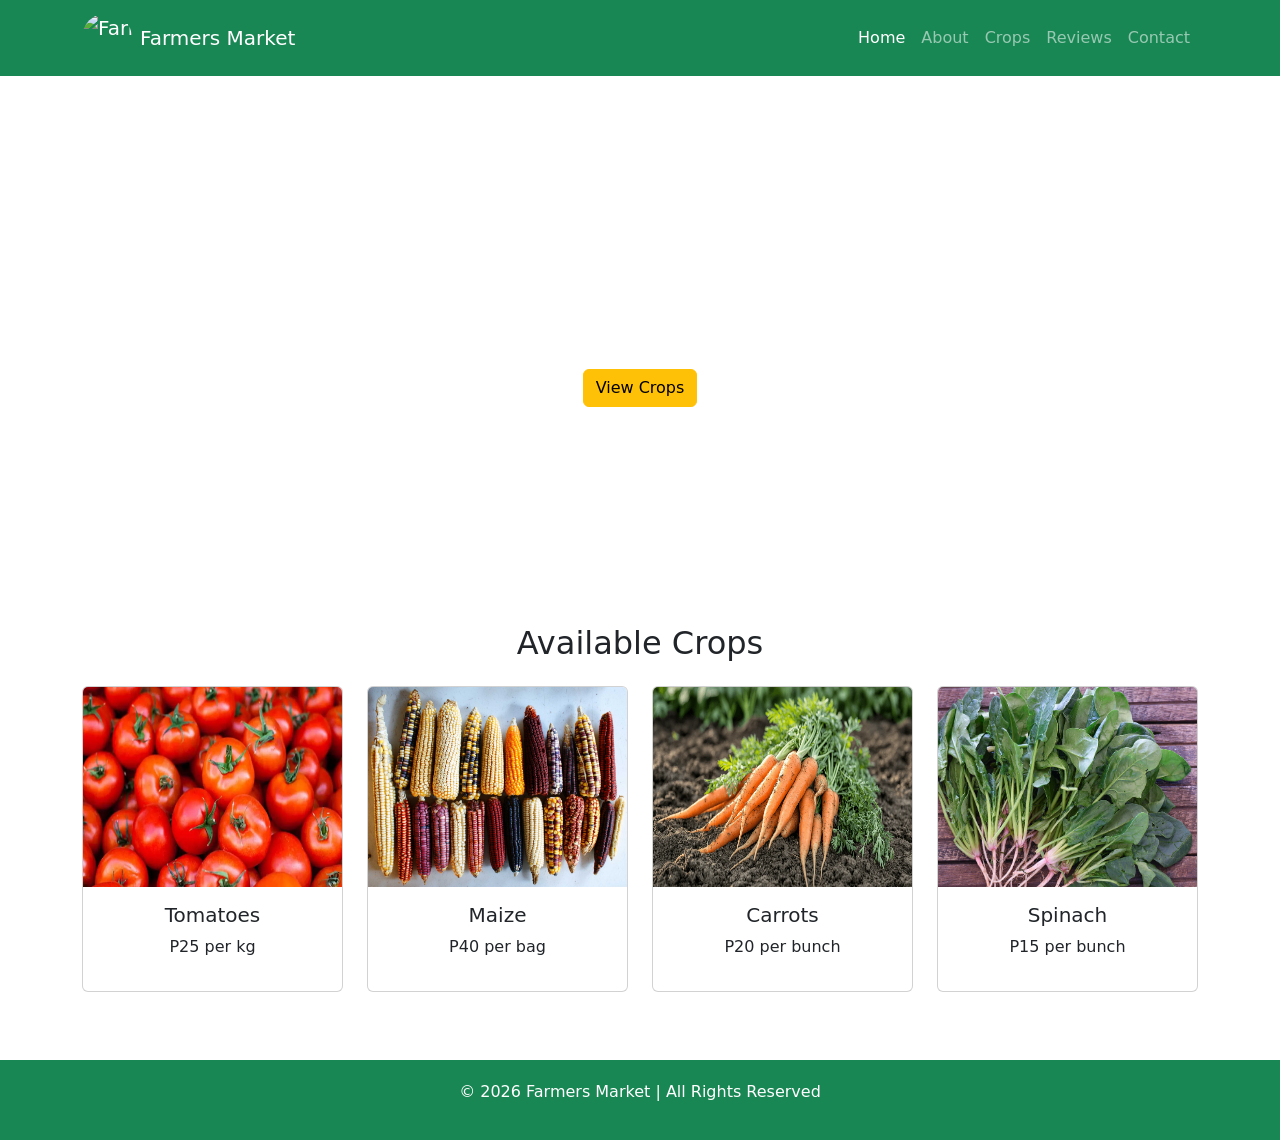
==== index.html @ be1253cb "Add logo image to navbar brand link" ====
<!DOCTYPE html>
<html lang="en">
<head>
    <meta charset="UTF-8">
    <meta name="viewport" content="width=device-width, initial-scale=1.0">
    <title>Farmers Market</title>

    <link rel="stylesheet" href="style.css">

    <link href="https://cdn.jsdelivr.net/npm/bootstrap@5.3.2/dist/css/bootstrap.min.css" rel="stylesheet">
</head>
<body>

    <!-- Navigation -->

    <nav class="navbar navbar-expand-lg navbar-dark bg-success">
        <div class="container">

            <a class="navbar-brand d-flex align-items-center" href="index.html">

    <!-- Logo Image -->
    <img src="images/logo.png"
         alt="Farmers Market Logo"
         width="50"
         height="50"
         class="me-2 rounded-circle">

    <!-- Website Name -->
    <span>Farmers Market</span>

</a>

            <button class="navbar-toggler" type="button" data-bs-toggle="collapse" data-bs-target="#menu">
                <span class="navbar-toggler-icon"></span>
            </button>

            <div class="collapse navbar-collapse" id="menu">

                <ul class="navbar-nav ms-auto">

                    <li class="nav-item">
                        <a class="nav-link active" href="index.html">Home</a>
                    </li>

                    <li class="nav-item">
                        <a class="nav-link" href="about.html">About</a>
                    </li>

                    <li class="nav-item">
                        <a class="nav-link" href="crops.html">Crops</a>
                    </li>

                    <li class="nav-item">
                        <a class="nav-link" href="review.html">Reviews</a>
                    </li>

                    <li class="nav-item">
                        <a class="nav-link" href="contact.html">Contact</a>
                    </li>

                </ul>

            </div>

        </div>
    </nav>

    <!-- Hero Section -->

    <header class="hero">

        <div class="hero-text">

            <h1>Fresh Crops From Local Farmers</h1>

            <p>Healthy, Fresh and Affordable Produce</p>

            <a href="crops.html" class="btn btn-warning">View Crops</a>

        </div>

    </header>

    <!-- Crops Section -->

    <section class="container my-5">

        <h2 class="text-center mb-4">Available Crops</h2>

        <div class="row">

            <div class="col-md-3">
                <div class="card">

                    <img src="tomatoes.webp" alt="Tomatoes" width="300" height="200" class="card-img-top">

                    <div class="card-body text-center">
                        <h5>Tomatoes</h5>
                        <p>P25 per kg</p>
                    </div>

                </div>
            </div>

            <div class="col-md-3">
                <div class="card">

                    <img src="Maize.jpg" alt="Maize" width="300" height="200" class="card-img-top">

                    <div class="card-body text-center">
                        <h5>Maize</h5>
                        <p>P40 per bag</p>
                    </div>

                </div>
            </div>

            <div class="col-md-3">
                <div class="card">

                    <img src="Carrots.webp" alt="Carrots" width="300" height="200" class="card-img-top">

                    <div class="card-body text-center">
                        <h5>Carrots</h5>
                        <p>P20 per bunch</p>
                    </div>

                </div>
            </div>

            <div class="col-md-3">
                <div class="card">

                    <img src="Spinach.jpg" alt="Spinach" width="300" height="200" class="card-img-top">

                    <div class="card-body text-center">
                        <h5>Spinach</h5>
                        <p>P15 per bunch</p>
                    </div>

                </div>
            </div>

        </div>

    </section>

    <!-- Footer -->

    <footer>

        <p>© 2026 Farmers Market | All Rights Reserved</p>

    </footer>

<script src="https://cdn.jsdelivr.net/npm/bootstrap@5.3.2/dist/js/bootstrap.bundle.min.js"></script>

</body>
</html>
---- style.css ----
body{
    margin: 0;
    padding: 0;
    font-family: Arial, sans-serif;
}

.hero{
    background: url('images/farm.jpg');
    background-size: cover;
    background-position: center;
    height: 500px;

    display: flex;
    justify-content: center;
    align-items: center;

    text-align: center;
    color: white;
}

.hero-text h1{
    font-size: 55px;
    font-weight: bold;
}

.hero-text p{
    font-size: 22px;
}

.card{
    transition: 0.4s;
    margin-bottom: 20px;
}

.card:hover{
    transform: scale(1.05);
}

footer{
    background-color: #198754;
    color: white;
    text-align: center;
    padding: 20px;
}

.about-section{
    padding: 60px;
    text-align: center;
}

.contact-form{
    width: 60%;
    margin: auto;
    margin-top: 50px;
}

.review-box{
    background-color: #f5f5f5;
    padding: 20px;
    margin: 20px;
    border-radius: 10px;
}
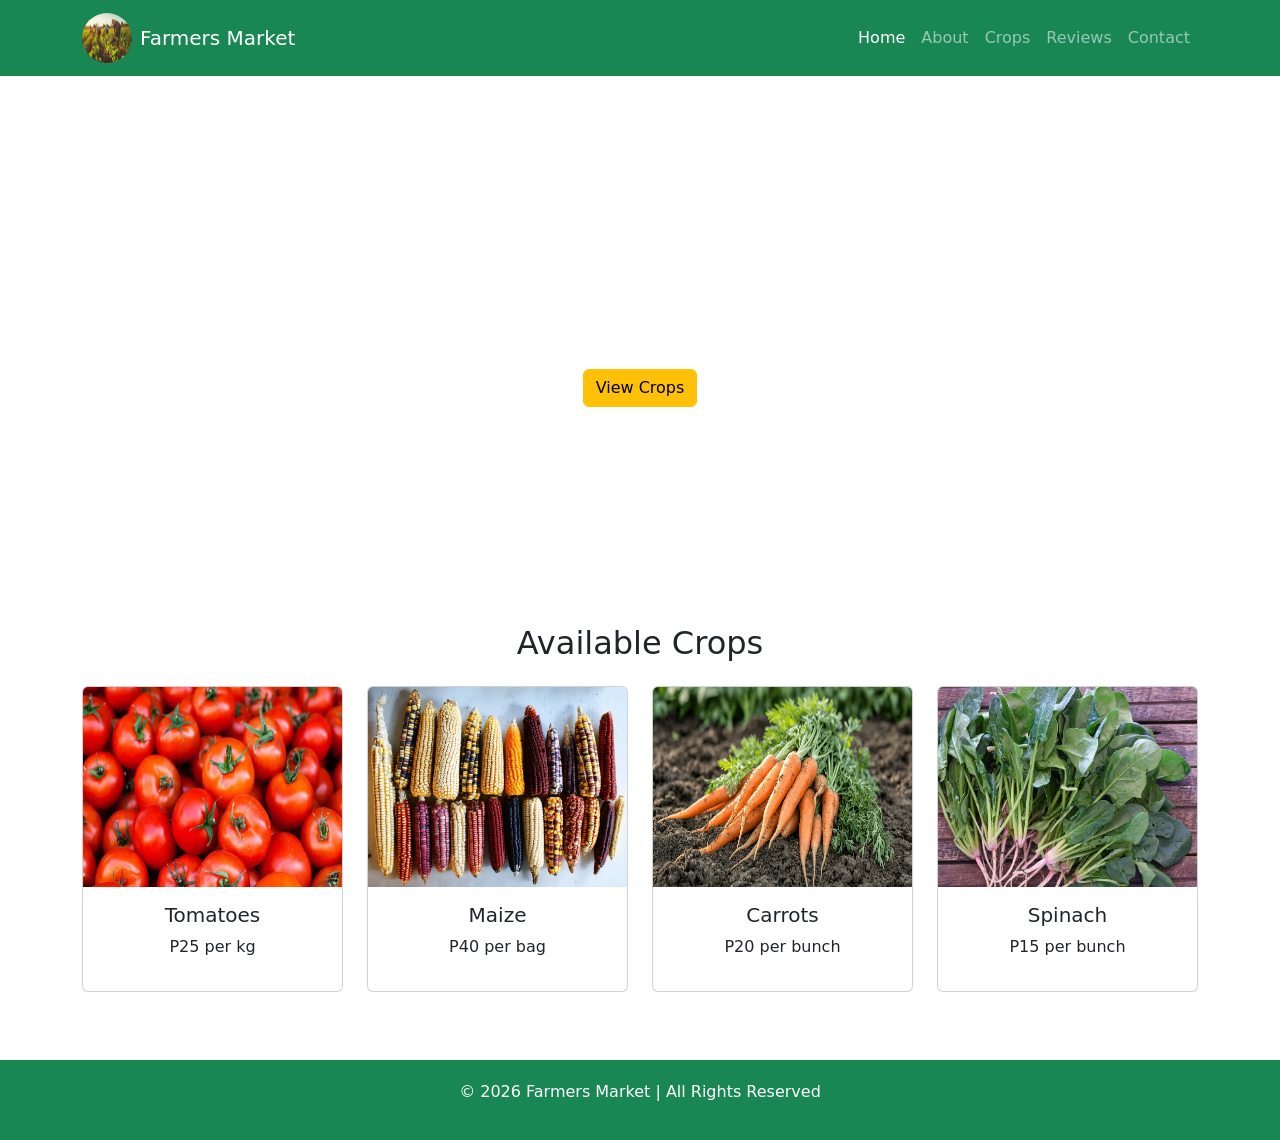
==== commit 61bf3bc8: "Update logo image source in index.html" ====
--- a/index.html
+++ b/index.html
@@ -19,7 +19,7 @@
             <a class="navbar-brand d-flex align-items-center" href="index.html">
 
     <!-- Logo Image -->
-    <img src="images/logo.png"
+    <img src="farmers-tending-crops-stockcake.webp"
          alt="Farmers Market Logo"
          width="50"
          height="50"
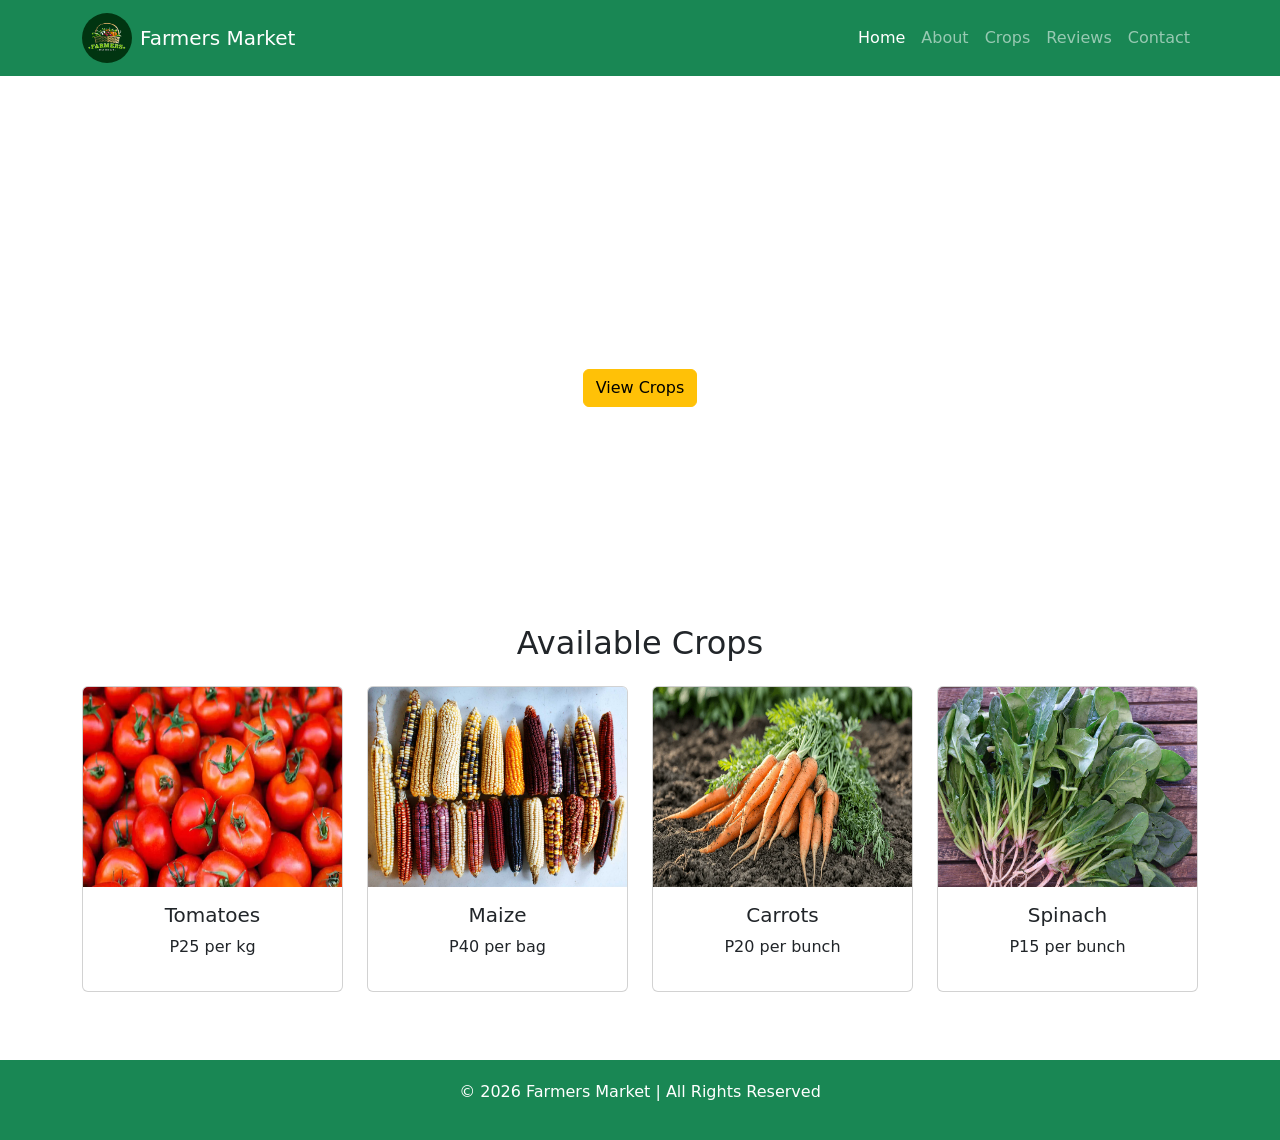
==== commit 8092ebea: "Update logo image in index.html" ====
--- a/index.html
+++ b/index.html
@@ -19,7 +19,7 @@
             <a class="navbar-brand d-flex align-items-center" href="index.html">
 
     <!-- Logo Image -->
-    <img src="farmers-tending-crops-stockcake.webp"
+    <img src="hand-drawn-farmers-market-logo_23-2149329270.avif"
          alt="Farmers Market Logo"
          width="50"
          height="50"
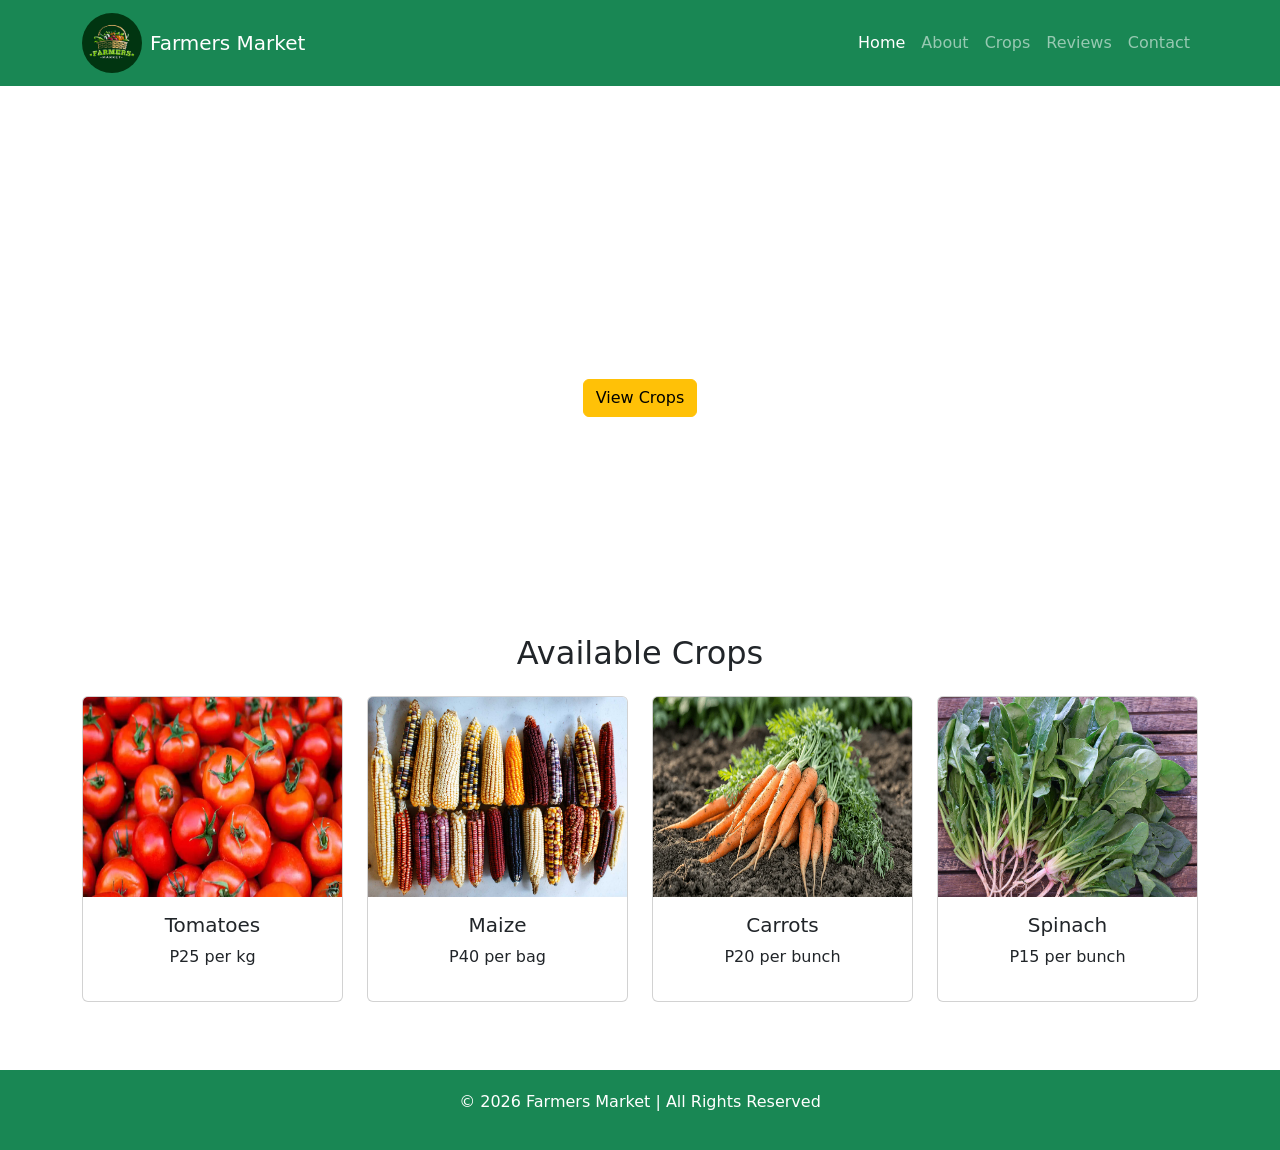
==== commit 774192da: "Change logo image size to 60x60 pixels Updated logo image dimensions to 60x60 pixels." ====
--- a/index.html
+++ b/index.html
@@ -21,8 +21,8 @@
     <!-- Logo Image -->
     <img src="hand-drawn-farmers-market-logo_23-2149329270.avif"
          alt="Farmers Market Logo"
-         width="50"
-         height="50"
+         width="60"
+         height="60"
          class="me-2 rounded-circle">
 
     <!-- Website Name -->
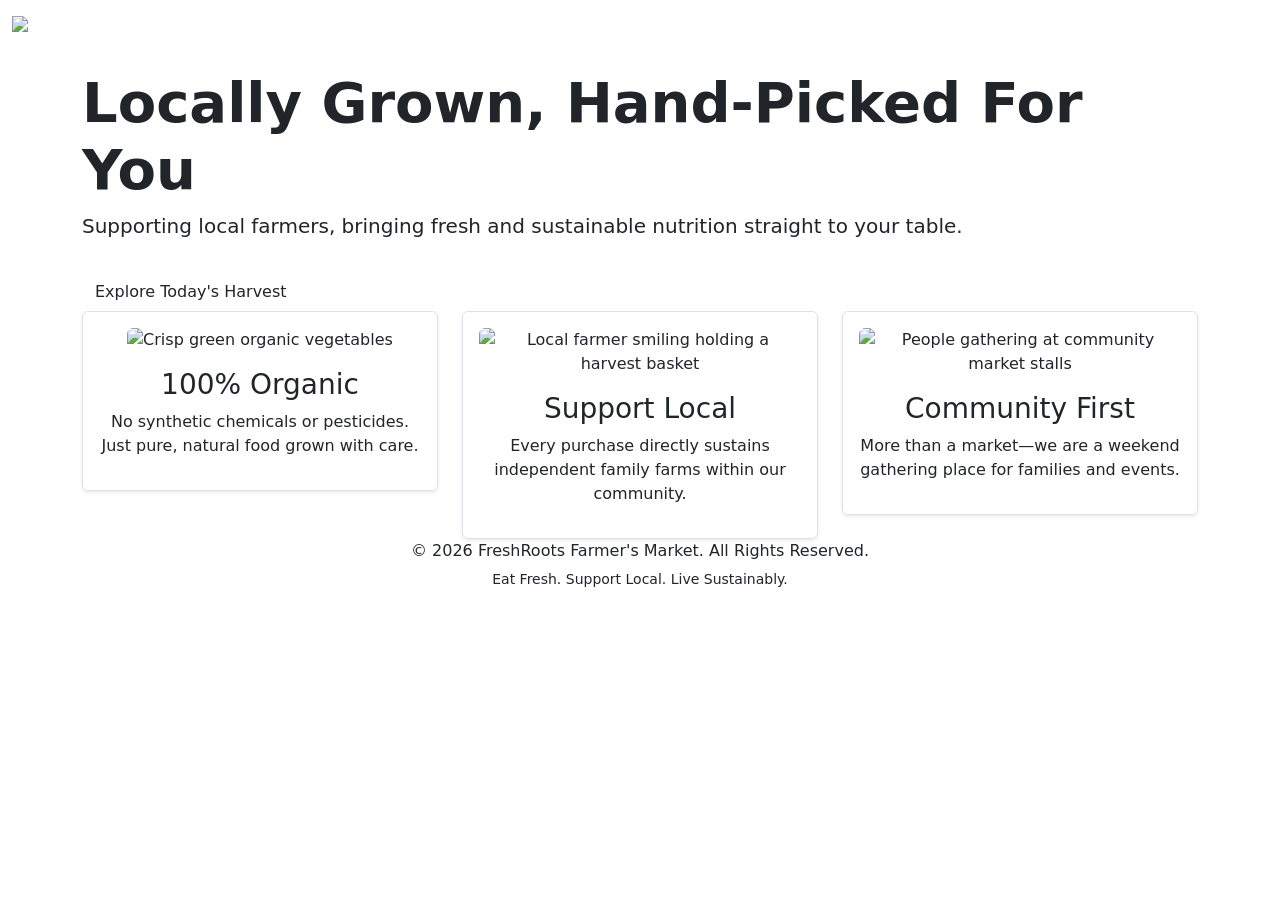
==== commit 9417b1a4: "Refactor index.html for FreshRoots branding and layout Updated the title and links to Bootstrap and " ====
--- a/index.html
+++ b/index.html
@@ -3,157 +3,74 @@
 <head>
     <meta charset="UTF-8">
     <meta name="viewport" content="width=device-width, initial-scale=1.0">
-    <title>Farmers Market</title>
-
-    <link rel="stylesheet" href="style.css">
-
-    <link href="https://cdn.jsdelivr.net/npm/bootstrap@5.3.2/dist/css/bootstrap.min.css" rel="stylesheet">
+    <title>FreshRoots Farmer's Market | Home</title>
+    <link href="https://cdn.jsdelivr.net/npm/bootstrap@5.3.0/dist/css/bootstrap.min.css" rel="stylesheet">
+    <link rel="stylesheet" href="styles.css">
 </head>
 <body>
 
-    <!-- Navigation -->
-
-    <nav class="navbar navbar-expand-lg navbar-dark bg-success">
-        <div class="container">
-
-            <a class="navbar-brand d-flex align-items-center" href="index.html">
-
-    <!-- Logo Image -->
-    <img src="hand-drawn-farmers-market-logo_23-2149329270.avif"
-         alt="Farmers Market Logo"
-         width="60"
-         height="60"
-         class="me-2 rounded-circle">
-
-    <!-- Website Name -->
-    <span>Farmers Market</span>
-
-</a>
-
-            <button class="navbar-toggler" type="button" data-bs-toggle="collapse" data-bs-target="#menu">
-                <span class="navbar-toggler-icon"></span>
+    <nav class="navbar navbar-expand-lg navbar-dark sticky-top">
+        <div class="container-fluid">
+            <a class="navbar-brand" href="index.html">
+                <img src="logo.png" alt="FreshRoots Market Logo" width="40" height="40" class="d-inline-block align-text-top me-2">
+                FreshRoots Market
+            </a>
+            <button class="navbar-collapse-toggle d-lg-none btn text-white" type="button" data-bs-toggle="collapse" data-bs-target="#navbarNav">
+                ☰
             </button>
-
-            <div class="collapse navbar-collapse" id="menu">
-
+            <div class="collapse navbar-collapse" id="navbarNav">
                 <ul class="navbar-nav ms-auto">
-
-                    <li class="nav-item">
-                        <a class="nav-link active" href="index.html">Home</a>
-                    </li>
-
-                    <li class="nav-item">
-                        <a class="nav-link" href="about.html">About</a>
-                    </li>
-
-                    <li class="nav-item">
-                        <a class="nav-link" href="crops.html">Crops</a>
-                    </li>
-
-                    <li class="nav-item">
-                        <a class="nav-link" href="review.html">Reviews</a>
-                    </li>
-
-                    <li class="nav-item">
-                        <a class="nav-link" href="contact.html">Contact</a>
-                    </li>
-
+                    <li class="nav-item"><a class="nav-link active" href="index.html">Home</a></li>
+                    <li class="nav-item"><a class="nav-link" href="about.html">About Us</a></li>
+                    <li class="nav-item"><a class="nav-link" href="produce.html">Our Produce</a></li>
+                    <li class="nav-item"><a class="nav-link" href="vendors.html">Meet Vendors</a></li>
+                    <li class="nav-item"><a class="nav-link" href="feedback.html">Contact & Feedback</a></li>
                 </ul>
-
             </div>
-
         </div>
     </nav>
 
-    <!-- Hero Section -->
-
-    <header class="hero">
-
-        <div class="hero-text">
-
-            <h1>Fresh Crops From Local Farmers</h1>
-
-            <p>Healthy, Fresh and Affordable Produce</p>
-
-            <a href="crops.html" class="btn btn-warning">View Crops</a>
-
+    <header class="hero-section">
+        <div class="container">
+            <h1 class="display-4 fw-bold">Locally Grown, Hand-Picked For You</h1>
+            <p class="lead">Supporting local farmers, bringing fresh and sustainable nutrition straight to your table.</p>
+            <a href="produce.html" class="btn btn-custom mt-3">Explore Today's Harvest</a>
         </div>
-
     </header>
 
-    <!-- Crops Section -->
-
-    <section class="container my-5">
-
-        <h2 class="text-center mb-4">Available Crops</h2>
-
-        <div class="row">
-
-            <div class="col-md-3">
-                <div class="card">
-
-                    <img src="tomatoes.webp" alt="Tomatoes" width="300" height="200" class="card-img-top">
-
-                    <div class="card-body text-center">
-                        <h5>Tomatoes</h5>
-                        <p>P25 per kg</p>
-                    </div>
-
+    <main class="container section-padding">
+        <div class="row text-center g-4">
+            <div class="col-md-4">
+                <div class="p-3 border rounded shadow-sm">
+                    <img src="fresh.jpg" alt="Crisp green organic vegetables" width="200" height="150" class="img-fluid rounded mb-3">
+                    <h3>100% Organic</h3>
+                    <p>No synthetic chemicals or pesticides. Just pure, natural food grown with care.</p>
                 </div>
             </div>
-
-            <div class="col-md-3">
-                <div class="card">
-
-                    <img src="Maize.jpg" alt="Maize" width="300" height="200" class="card-img-top">
-
-                    <div class="card-body text-center">
-                        <h5>Maize</h5>
-                        <p>P40 per bag</p>
-                    </div>
-
+            <div class="col-md-4">
+                <div class="p-3 border rounded shadow-sm">
+                    <img src="local.jpg" alt="Local farmer smiling holding a harvest basket" width="200" height="150" class="img-fluid rounded mb-3">
+                    <h3>Support Local</h3>
+                    <p>Every purchase directly sustains independent family farms within our community.</p>
                 </div>
             </div>
-
-            <div class="col-md-3">
-                <div class="card">
-
-                    <img src="Carrots.webp" alt="Carrots" width="300" height="200" class="card-img-top">
-
-                    <div class="card-body text-center">
-                        <h5>Carrots</h5>
-                        <p>P20 per bunch</p>
-                    </div>
-
+            <div class="col-md-4">
+                <div class="p-3 border rounded shadow-sm">
+                    <img src="community.jpg" alt="People gathering at community market stalls" width="200" height="150" class="img-fluid rounded mb-3">
+                    <h3>Community First</h3>
+                    <p>More than a market—we are a weekend gathering place for families and events.</p>
                 </div>
             </div>
+        </div>
+    </main>
 
-            <div class="col-md-3">
-                <div class="card">
-
-                    <img src="Spinach.jpg" alt="Spinach" width="300" height="200" class="card-img-top">
-
-                    <div class="card-body text-center">
-                        <h5>Spinach</h5>
-                        <p>P15 per bunch</p>
-                    </div>
-
-                </div>
-            </div>
-
+    <footer class="text-center">
+        <div class="container">
+            <p class="mb-1">&copy; 2026 FreshRoots Farmer's Market. All Rights Reserved.</p>
+            <small>Eat Fresh. Support Local. Live Sustainably.</small>
         </div>
-
-    </section>
-
-    <!-- Footer -->
-
-    <footer>
-
-        <p>© 2026 Farmers Market | All Rights Reserved</p>
-
     </footer>
 
-<script src="https://cdn.jsdelivr.net/npm/bootstrap@5.3.2/dist/js/bootstrap.bundle.min.js"></script>
-
+    <script src="https://cdn.jsdelivr.net/npm/bootstrap@5.3.0/dist/js/bootstrap.bundle.min.js"></script>
 </body>
 </html>
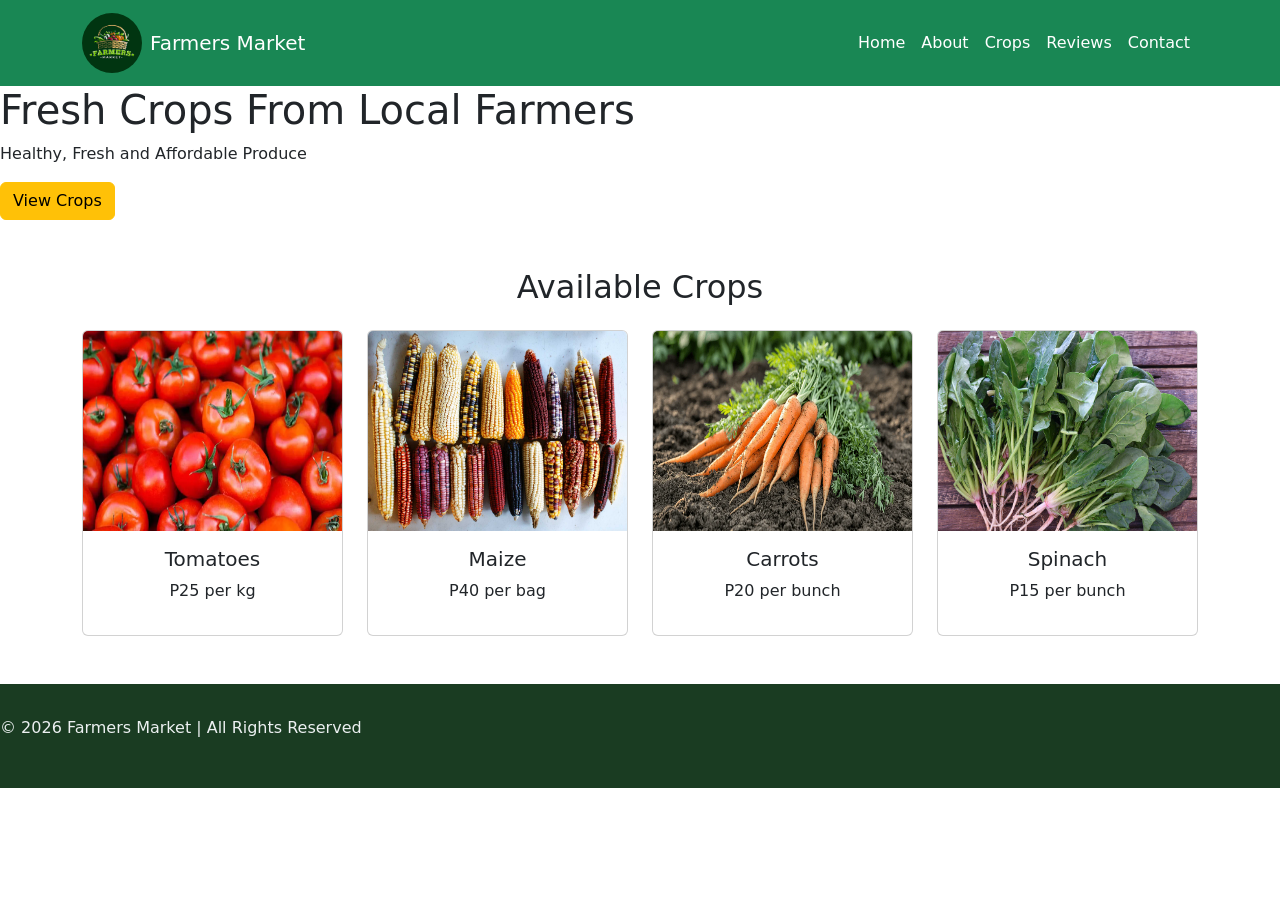
==== commit 56cfd150: "Update index.html for Farmers Market website" ====
--- a/index.html
+++ b/index.html
@@ -3,74 +3,157 @@
 <head>
     <meta charset="UTF-8">
     <meta name="viewport" content="width=device-width, initial-scale=1.0">
-    <title>FreshRoots Farmer's Market | Home</title>
-    <link href="https://cdn.jsdelivr.net/npm/bootstrap@5.3.0/dist/css/bootstrap.min.css" rel="stylesheet">
-    <link rel="stylesheet" href="styles.css">
+    <title>Farmers Market</title>
+
+    <link rel="stylesheet" href="style.css">
+
+    <link href="https://cdn.jsdelivr.net/npm/bootstrap@5.3.2/dist/css/bootstrap.min.css" rel="stylesheet">
 </head>
 <body>
 
-    <nav class="navbar navbar-expand-lg navbar-dark sticky-top">
-        <div class="container-fluid">
-            <a class="navbar-brand" href="index.html">
-                <img src="logo.png" alt="FreshRoots Market Logo" width="40" height="40" class="d-inline-block align-text-top me-2">
-                FreshRoots Market
-            </a>
-            <button class="navbar-collapse-toggle d-lg-none btn text-white" type="button" data-bs-toggle="collapse" data-bs-target="#navbarNav">
-                ☰
+    <!-- Navigation -->
+
+    <nav class="navbar navbar-expand-lg navbar-dark bg-success">
+        <div class="container">
+
+            <a class="navbar-brand d-flex align-items-center" href="index.html">
+
+    <!-- Logo Image -->
+    <img src="hand-drawn-farmers-market-logo_23-2149329270.avif"
+         alt="Farmers Market Logo"
+         width="60"
+         height="60"
+         class="me-2 rounded-circle">
+
+    <!-- Website Name -->
+    <span>Farmers Market</span>
+
+</a>
+
+            <button class="navbar-toggler" type="button" data-bs-toggle="collapse" data-bs-target="#menu">
+                <span class="navbar-toggler-icon"></span>
             </button>
-            <div class="collapse navbar-collapse" id="navbarNav">
+
+            <div class="collapse navbar-collapse" id="menu">
+
                 <ul class="navbar-nav ms-auto">
-                    <li class="nav-item"><a class="nav-link active" href="index.html">Home</a></li>
-                    <li class="nav-item"><a class="nav-link" href="about.html">About Us</a></li>
-                    <li class="nav-item"><a class="nav-link" href="produce.html">Our Produce</a></li>
-                    <li class="nav-item"><a class="nav-link" href="vendors.html">Meet Vendors</a></li>
-                    <li class="nav-item"><a class="nav-link" href="feedback.html">Contact & Feedback</a></li>
+
+                    <li class="nav-item">
+                        <a class="nav-link active" href="index.html">Home</a>
+                    </li>
+
+                    <li class="nav-item">
+                        <a class="nav-link" href="about.html">About</a>
+                    </li>
+
+                    <li class="nav-item">
+                        <a class="nav-link" href="crops.html">Crops</a>
+                    </li>
+
+                    <li class="nav-item">
+                        <a class="nav-link" href="review.html">Reviews</a>
+                    </li>
+
+                    <li class="nav-item">
+                        <a class="nav-link" href="contact.html">Contact</a>
+                    </li>
+
                 </ul>
+
             </div>
+
         </div>
     </nav>
 
-    <header class="hero-section">
-        <div class="container">
-            <h1 class="display-4 fw-bold">Locally Grown, Hand-Picked For You</h1>
-            <p class="lead">Supporting local farmers, bringing fresh and sustainable nutrition straight to your table.</p>
-            <a href="produce.html" class="btn btn-custom mt-3">Explore Today's Harvest</a>
+    <!-- Hero Section -->
+
+    <header class="hero">
+
+        <div class="hero-text">
+
+            <h1>Fresh Crops From Local Farmers</h1>
+
+            <p>Healthy, Fresh and Affordable Produce</p>
+
+            <a href="crops.html" class="btn btn-warning">View Crops</a>
+
         </div>
+
     </header>
 
-    <main class="container section-padding">
-        <div class="row text-center g-4">
-            <div class="col-md-4">
-                <div class="p-3 border rounded shadow-sm">
-                    <img src="fresh.jpg" alt="Crisp green organic vegetables" width="200" height="150" class="img-fluid rounded mb-3">
-                    <h3>100% Organic</h3>
-                    <p>No synthetic chemicals or pesticides. Just pure, natural food grown with care.</p>
+    <!-- Crops Section -->
+
+    <section class="container my-5">
+
+        <h2 class="text-center mb-4">Available Crops</h2>
+
+        <div class="row">
+
+            <div class="col-md-3">
+                <div class="card">
+
+                    <img src="tomatoes.webp" alt="Tomatoes" width="300" height="200" class="card-img-top">
+
+                    <div class="card-body text-center">
+                        <h5>Tomatoes</h5>
+                        <p>P25 per kg</p>
+                    </div>
+
                 </div>
             </div>
-            <div class="col-md-4">
-                <div class="p-3 border rounded shadow-sm">
-                    <img src="local.jpg" alt="Local farmer smiling holding a harvest basket" width="200" height="150" class="img-fluid rounded mb-3">
-                    <h3>Support Local</h3>
-                    <p>Every purchase directly sustains independent family farms within our community.</p>
+
+            <div class="col-md-3">
+                <div class="card">
+
+                    <img src="Maize.jpg" alt="Maize" width="300" height="200" class="card-img-top">
+
+                    <div class="card-body text-center">
+                        <h5>Maize</h5>
+                        <p>P40 per bag</p>
+                    </div>
+
                 </div>
             </div>
-            <div class="col-md-4">
-                <div class="p-3 border rounded shadow-sm">
-                    <img src="community.jpg" alt="People gathering at community market stalls" width="200" height="150" class="img-fluid rounded mb-3">
-                    <h3>Community First</h3>
-                    <p>More than a market—we are a weekend gathering place for families and events.</p>
+
+            <div class="col-md-3">
+                <div class="card">
+
+                    <img src="Carrots.webp" alt="Carrots" width="300" height="200" class="card-img-top">
+
+                    <div class="card-body text-center">
+                        <h5>Carrots</h5>
+                        <p>P20 per bunch</p>
+                    </div>
+
                 </div>
             </div>
+
+            <div class="col-md-3">
+                <div class="card">
+
+                    <img src="Spinach.jpg" alt="Spinach" width="300" height="200" class="card-img-top">
+
+                    <div class="card-body text-center">
+                        <h5>Spinach</h5>
+                        <p>P15 per bunch</p>
+                    </div>
+
+                </div>
+            </div>
+
         </div>
-    </main>
 
-    <footer class="text-center">
-        <div class="container">
-            <p class="mb-1">&copy; 2026 FreshRoots Farmer's Market. All Rights Reserved.</p>
-            <small>Eat Fresh. Support Local. Live Sustainably.</small>
-        </div>
+    </section>
+
+    <!-- Footer -->
+
+    <footer>
+
+        <p>© 2026 Farmers Market | All Rights Reserved</p>
+
     </footer>
 
-    <script src="https://cdn.jsdelivr.net/npm/bootstrap@5.3.0/dist/js/bootstrap.bundle.min.js"></script>
+<script src="https://cdn.jsdelivr.net/npm/bootstrap@5.3.2/dist/js/bootstrap.bundle.min.js"></script>
+
 </body>
 </html>
--- a/style.css
+++ b/style.css
@@ -0,0 +1,62 @@
+/* Custom variables for a fresh, organic Farmer's Market palette */
+:root {
+    --primary-green: #2c5e3b;
+    --accent-orange: #e67e22;
+    --light-bg: #f8f9fa;
+    --dark-text: #2c3e50;
+}
+
+body {
+    font-family: 'Segoe UI', Tahoma, Geneva, Verdana, sans-serif;
+    color: var(--dark-text);
+    background-color: #ffffff;
+    line-height: 1.6;
+}
+
+/* Page Uniformity: Header & Navigation Styling */
+.navbar {
+    background-color: var(--primary-green) !important;
+    padding: 1rem 2rem;
+}
+
+.navbar-brand, .nav-link {
+    color: #ffffff !important;
+    font-weight: 500;
+}
+
+.nav-link:hover {
+    color: var(--accent-orange) !important;
+}
+
+/* Active White Space & Structural Sections */
+.section-padding {
+    padding: 5rem 0; /* Ensures clean, professional spacing between content sections */
+}
+
+.hero-section {
+    background-color: var(--light-bg);
+    padding: 6rem 0;
+    text-align: center;
+}
+
+.btn-custom {
+    background-color: var(--accent-orange);
+    color: white;
+    border: none;
+    padding: 0.75rem 2rem;
+    border-radius: 5px;
+    transition: background 0.3s ease;
+}
+
+.btn-custom:hover {
+    background-color: #d35400;
+    color: white;
+}
+
+/* Footer Uniformity */
+footer {
+    background-color: #1a3c22;
+    color: #ecf0f1;
+    padding: 2rem 0;
+    margin-top: auto;
+}
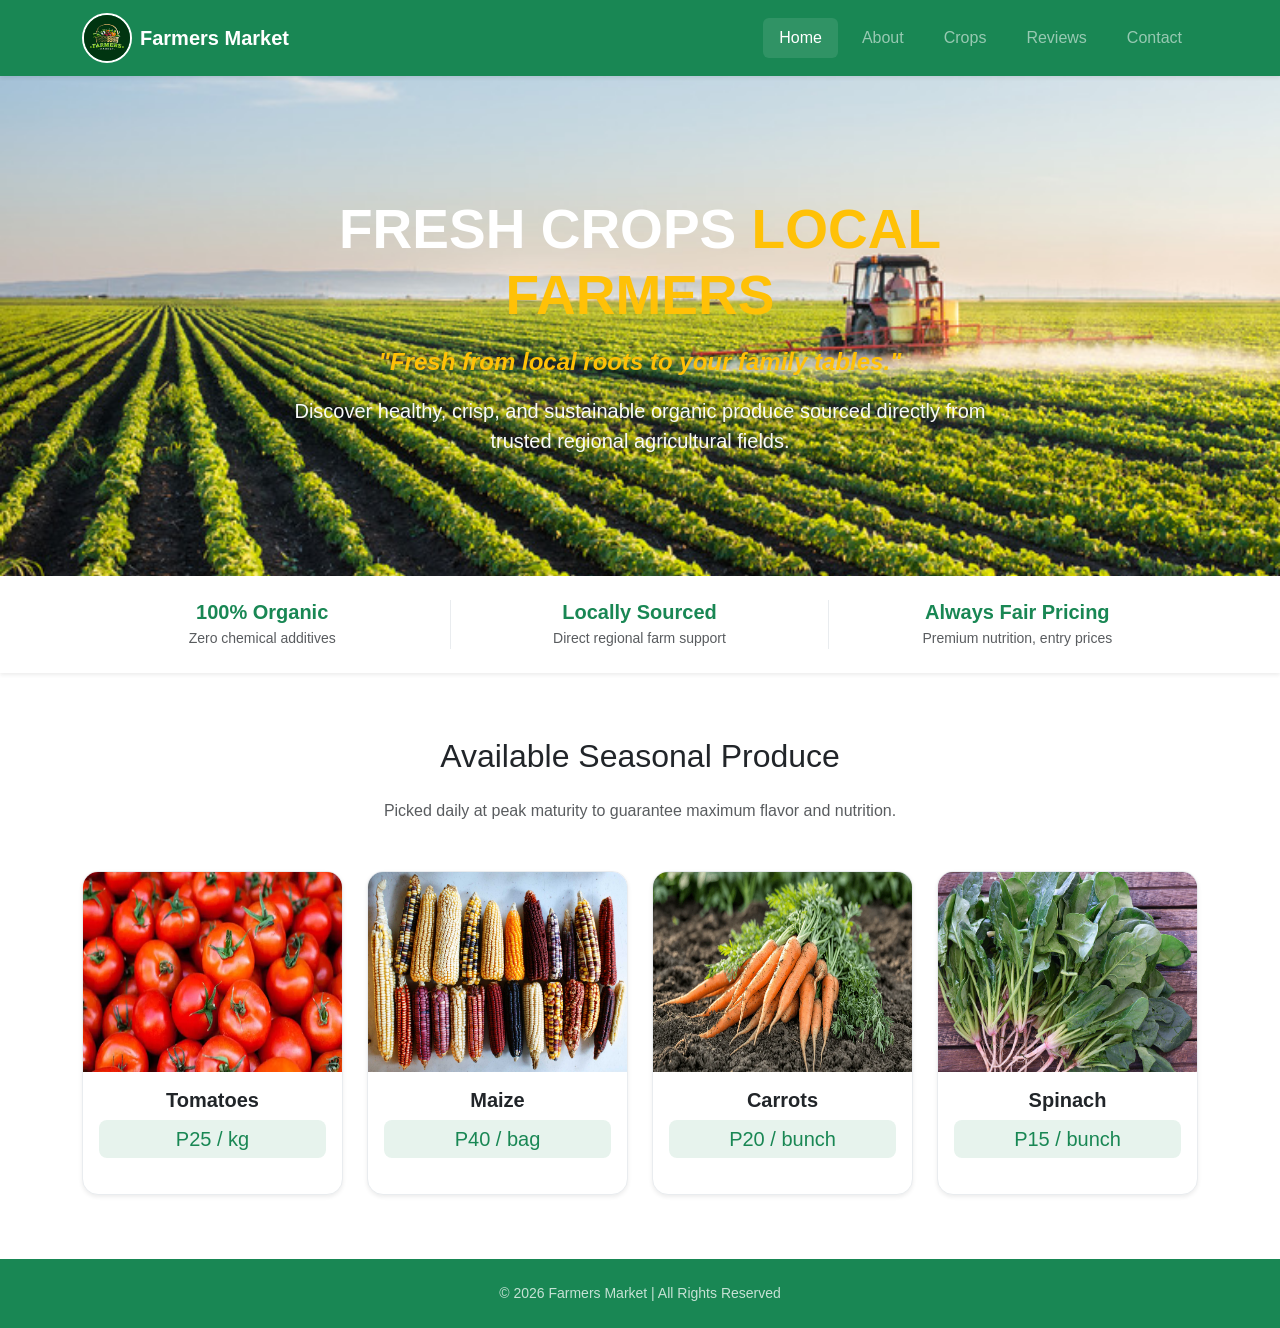
==== commit 25294f24: "Update index.html" ====
--- a/index.html
+++ b/index.html
@@ -3,157 +3,141 @@
 <head>
     <meta charset="UTF-8">
     <meta name="viewport" content="width=device-width, initial-scale=1.0">
-    <title>Farmers Market</title>
-
+    <title>Home | Farmers Market</title>
+    <link href="https://cdn.jsdelivr.net/npm/bootstrap@5.3.2/dist/css/bootstrap.min.css" rel="stylesheet">
     <link rel="stylesheet" href="style.css">
-
-    <link href="https://cdn.jsdelivr.net/npm/bootstrap@5.3.2/dist/css/bootstrap.min.css" rel="stylesheet">
 </head>
 <body>
 
-    <!-- Navigation -->
-
-    <nav class="navbar navbar-expand-lg navbar-dark bg-success">
+    <nav class="navbar navbar-expand-lg navbar-dark bg-success sticky-top shadow-sm">
         <div class="container">
-
             <a class="navbar-brand d-flex align-items-center" href="index.html">
-
-    <!-- Logo Image -->
-    <img src="hand-drawn-farmers-market-logo_23-2149329270.avif"
-         alt="Farmers Market Logo"
-         width="60"
-         height="60"
-         class="me-2 rounded-circle">
-
-    <!-- Website Name -->
-    <span>Farmers Market</span>
-
-</a>
-
+                <img src="hand-drawn-farmers-market-logo_23-2149329270.avif"
+                     alt="Farmers Market Organic Business Logo"
+                     width="50"
+                     height="50"
+                     class="me-2 rounded-circle border border-white border-2">
+                <span class="fw-bold tracking-wide">Farmers Market</span>
+            </a>
             <button class="navbar-toggler" type="button" data-bs-toggle="collapse" data-bs-target="#menu">
                 <span class="navbar-toggler-icon"></span>
             </button>
-
             <div class="collapse navbar-collapse" id="menu">
-
-                <ul class="navbar-nav ms-auto">
-
-                    <li class="nav-item">
-                        <a class="nav-link active" href="index.html">Home</a>
-                    </li>
-
-                    <li class="nav-item">
-                        <a class="nav-link" href="about.html">About</a>
-                    </li>
-
-                    <li class="nav-item">
-                        <a class="nav-link" href="crops.html">Crops</a>
-                    </li>
-
-                    <li class="nav-item">
-                        <a class="nav-link" href="review.html">Reviews</a>
-                    </li>
-
-                    <li class="nav-item">
-                        <a class="nav-link" href="contact.html">Contact</a>
-                    </li>
-
+                <ul class="navbar-nav ms-auto gap-2">
+                    <li class="nav-item"><a class="nav-link active px-3 rounded bg-white bg-opacity-10" aria-current="page" href="index.html">Home</a></li>
+                    <li class="nav-item"><a class="nav-link px-3" href="about.html">About</a></li>
+                    <li class="nav-item"><a class="nav-link px-3" href="crops.html">Crops</a></li>
+                    <li class="nav-item"><a class="nav-link px-3" href="review.html">Reviews</a></li>
+                    <li class="nav-item"><a class="nav-link px-3" href="contact.html">Contact</a></li>
                 </ul>
-
             </div>
-
         </div>
     </nav>
 
-    <!-- Hero Section -->
+    <header class="hero position-relative">
+        <div class="container position-relative z-2">
+            <div class="row justify-content-center">
+                <div class="col-md-10 col-lg-8 hero-text text-center">
+                    <h1 class="display-3 fw-black text-white text-uppercase tracking-tight mb-3">
+                        Fresh Crops <span class="text-warning">Local Farmers</span>
+                    </h1>
+                    <p class="fs-4 text-warning fst-italic mb-3 fw-semibold letter-spacing-1">
+                        "Fresh from local roots to your family tables."
+                    </p>
+                    <p class="fs-5 text-light opacity-90 max-w-600 mx-auto mb-0">
+                        Discover healthy, crisp, and sustainable organic produce sourced directly from trusted regional agricultural fields.
+                    </p>
+                </div>
+            </div>
+        </div>
+        <div class="position-absolute top-0 start-0 w-100 height-100 bg-dark opacity-40 z-1"></div>
+    </header>
 
-    <header class="hero">
+    <section class="bg-white py-4 shadow-sm position-relative z-3">
+        <div class="container">
+            <div class="row text-center g-3">
+                <div class="col-md-4 border-end border-light-subtle">
+                    <h5 class="fw-bold text-success mb-1">100% Organic</h5>
+                    <p class="text-muted small mb-0">Zero chemical additives</p>
+                </div>
+                <div class="col-md-4 border-end border-light-subtle">
+                    <h5 class="fw-bold text-success mb-1">Locally Sourced</h5>
+                    <p class="text-muted small mb-0">Direct regional farm support</p>
+                </div>
+                <div class="col-md-4">
+                    <h5 class="fw-bold text-success mb-1">Always Fair Pricing</h5>
+                    <p class="text-muted small mb-0">Premium nutrition, entry prices</p>
+                </div>
+            </div>
+        </div>
+    </section>
 
-        <div class="hero-text">
-
-            <h1>Fresh Crops From Local Farmers</h1>
-
-            <p>Healthy, Fresh and Affordable Produce</p>
-
-            <a href="crops.html" class="btn btn-warning">View Crops</a>
-
+    <main class="container my-5 py-3">
+        <div class="text-center mb-5">
+            <h2 class="fw-black text-dark position-relative d-inline-block pb-2">
+                Available Seasonal Produce
+                <span class="position-absolute bottom-0 start-25 end-25 bg-success rounded" style="height: 4px;"></span>
+            </h2>
+            <p class="text-muted mt-2">Picked daily at peak maturity to guarantee maximum flavor and nutrition.</p>
         </div>
 
-    </header>
-
-    <!-- Crops Section -->
-
-    <section class="container my-5">
-
-        <h2 class="text-center mb-4">Available Crops</h2>
-
-        <div class="row">
-
-            <div class="col-md-3">
-                <div class="card">
-
-                    <img src="tomatoes.webp" alt="Tomatoes" width="300" height="200" class="card-img-top">
-
-                    <div class="card-body text-center">
-                        <h5>Tomatoes</h5>
-                        <p>P25 per kg</p>
+        <div class="row g-4 justify-content-center">
+            
+            <div class="col-sm-6 col-md-4 col-lg-3">
+                <div class="card h-100 shadow-sm border border-light-subtle rounded-4 overflow-hidden">
+                    <div class="overflow-hidden bg-light">
+                        <img src="tomatoes.webp" alt="Fresh red organic tomatoes on vine" width="300" height="200" class="card-img-top image-zoom">
                     </div>
-
+                    <div class="card-body text-center p-3">
+                        <h5 class="fw-bold text-dark mb-2">Tomatoes</h5>
+                        <p class="text-success fw-extrabold fs-5 mb-0 bg-success bg-opacity-10 py-1 rounded-3">P25 / kg</p>
+                    </div>
                 </div>
             </div>
 
-            <div class="col-md-3">
-                <div class="card">
-
-                    <img src="Maize.jpg" alt="Maize" width="300" height="200" class="card-img-top">
-
-                    <div class="card-body text-center">
-                        <h5>Maize</h5>
-                        <p>P40 per bag</p>
+            <div class="col-sm-6 col-md-4 col-lg-3">
+                <div class="card h-100 shadow-sm border border-light-subtle rounded-4 overflow-hidden">
+                    <div class="overflow-hidden bg-light">
+                        <img src="Maize.jpg" alt="Freshly harvested sweet yellow maize ears" width="300" height="200" class="card-img-top image-zoom">
                     </div>
-
+                    <div class="card-body text-center p-3">
+                        <h5 class="fw-bold text-dark mb-2">Maize</h5>
+                        <p class="text-success fw-extrabold fs-5 mb-0 bg-success bg-opacity-10 py-1 rounded-3">P40 / bag</p>
+                    </div>
                 </div>
             </div>
 
-            <div class="col-md-3">
-                <div class="card">
-
-                    <img src="Carrots.webp" alt="Carrots" width="300" height="200" class="card-img-top">
-
-                    <div class="card-body text-center">
-                        <h5>Carrots</h5>
-                        <p>P20 per bunch</p>
+            <div class="col-sm-6 col-md-4 col-lg-3">
+                <div class="card h-100 shadow-sm border border-light-subtle rounded-4 overflow-hidden">
+                    <div class="overflow-hidden bg-light">
+                        <img src="Carrots.webp" alt="Vibrant freshly dug crisp bundle of carrots" width="300" height="200" class="card-img-top image-zoom">
                     </div>
-
+                    <div class="card-body text-center p-3">
+                        <h5 class="fw-bold text-dark mb-2">Carrots</h5>
+                        <p class="text-success fw-extrabold fs-5 mb-0 bg-success bg-opacity-10 py-1 rounded-3">P20 / bunch</p>
+                    </div>
                 </div>
             </div>
 
-            <div class="col-md-3">
-                <div class="card">
-
-                    <img src="Spinach.jpg" alt="Spinach" width="300" height="200" class="card-img-top">
-
-                    <div class="card-body text-center">
-                        <h5>Spinach</h5>
-                        <p>P15 per bunch</p>
+            <div class="col-sm-6 col-md-4 col-lg-3">
+                <div class="card h-100 shadow-sm border border-light-subtle rounded-4 overflow-hidden">
+                    <div class="overflow-hidden bg-light">
+                        <img src="Spinach.jpg" alt="Rich green crispy bundled organic spinach leaves" width="300" height="200" class="card-img-top image-zoom">
                     </div>
-
+                    <div class="card-body text-center p-3">
+                        <h5 class="fw-bold text-dark mb-2">Spinach</h5>
+                        <p class="text-success fw-extrabold fs-5 mb-0 bg-success bg-opacity-10 py-1 rounded-3">P15 / bunch</p>
+                    </div>
                 </div>
             </div>
 
         </div>
+    </main>
 
-    </section>
-
-    <!-- Footer -->
-
-    <footer>
-
-        <p>© 2026 Farmers Market | All Rights Reserved</p>
-
+    <footer class="mt-5 py-4">
+        <p class="mb-0 small opacity-75">© 2026 Farmers Market | All Rights Reserved</p>
     </footer>
 
-<script src="https://cdn.jsdelivr.net/npm/bootstrap@5.3.2/dist/js/bootstrap.bundle.min.js"></script>
-
+    <script src="https://cdn.jsdelivr.net/npm/bootstrap@5.3.2/dist/js/bootstrap.bundle.min.js"></script>
 </body>
 </html>
--- a/style.css
+++ b/style.css
@@ -1,62 +1,62 @@
-/* Custom variables for a fresh, organic Farmer's Market palette */
-:root {
-    --primary-green: #2c5e3b;
-    --accent-orange: #e67e22;
-    --light-bg: #f8f9fa;
-    --dark-text: #2c3e50;
+body{
+    margin: 0;
+    padding: 0;
+    font-family: Arial, sans-serif;
 }
 
-body {
-    font-family: 'Segoe UI', Tahoma, Geneva, Verdana, sans-serif;
-    color: var(--dark-text);
-    background-color: #ffffff;
-    line-height: 1.6;
+.hero{
+    background: url('Farm_background.jpg');
+    background-size: cover;
+    background-position: center;
+    height: 500px;
+
+    display: flex;
+    justify-content: center;
+    align-items: center;
+
+    text-align: center;
+    color: white;
 }
 
-/* Page Uniformity: Header & Navigation Styling */
-.navbar {
-    background-color: var(--primary-green) !important;
-    padding: 1rem 2rem;
+.hero-text h1{
+    font-size: 55px;
+    font-weight: bold;
 }
 
-.navbar-brand, .nav-link {
-    color: #ffffff !important;
-    font-weight: 500;
+.hero-text p{
+    font-size: 22px;
 }
 
-.nav-link:hover {
-    color: var(--accent-orange) !important;
+.card{
+    transition: 0.4s;
+    margin-bottom: 20px;
 }
 
-/* Active White Space & Structural Sections */
-.section-padding {
-    padding: 5rem 0; /* Ensures clean, professional spacing between content sections */
+.card:hover{
+    transform: scale(1.05);
 }
 
-.hero-section {
-    background-color: var(--light-bg);
-    padding: 6rem 0;
+footer{
+    background-color: #198754;
+    color: white;
+    text-align: center;
+    padding: 20px;
+}
+
+.about-section{
+    padding: 60px;
     text-align: center;
 }
 
-.btn-custom {
-    background-color: var(--accent-orange);
-    color: white;
-    border: none;
-    padding: 0.75rem 2rem;
-    border-radius: 5px;
-    transition: background 0.3s ease;
+.contact-form{
+    width: 60%;
+    margin: auto;
+    margin-top: 50px;
 }
 
-.btn-custom:hover {
-    background-color: #d35400;
-    color: white;
+.review-box{
+    background-color: #f5f5f5;
+    padding: 20px;
+    margin: 20px;
+    border-radius: 10px;
 }
-
-/* Footer Uniformity */
-footer {
-    background-color: #1a3c22;
-    color: #ecf0f1;
-    padding: 2rem 0;
-    margin-top: auto;
-}
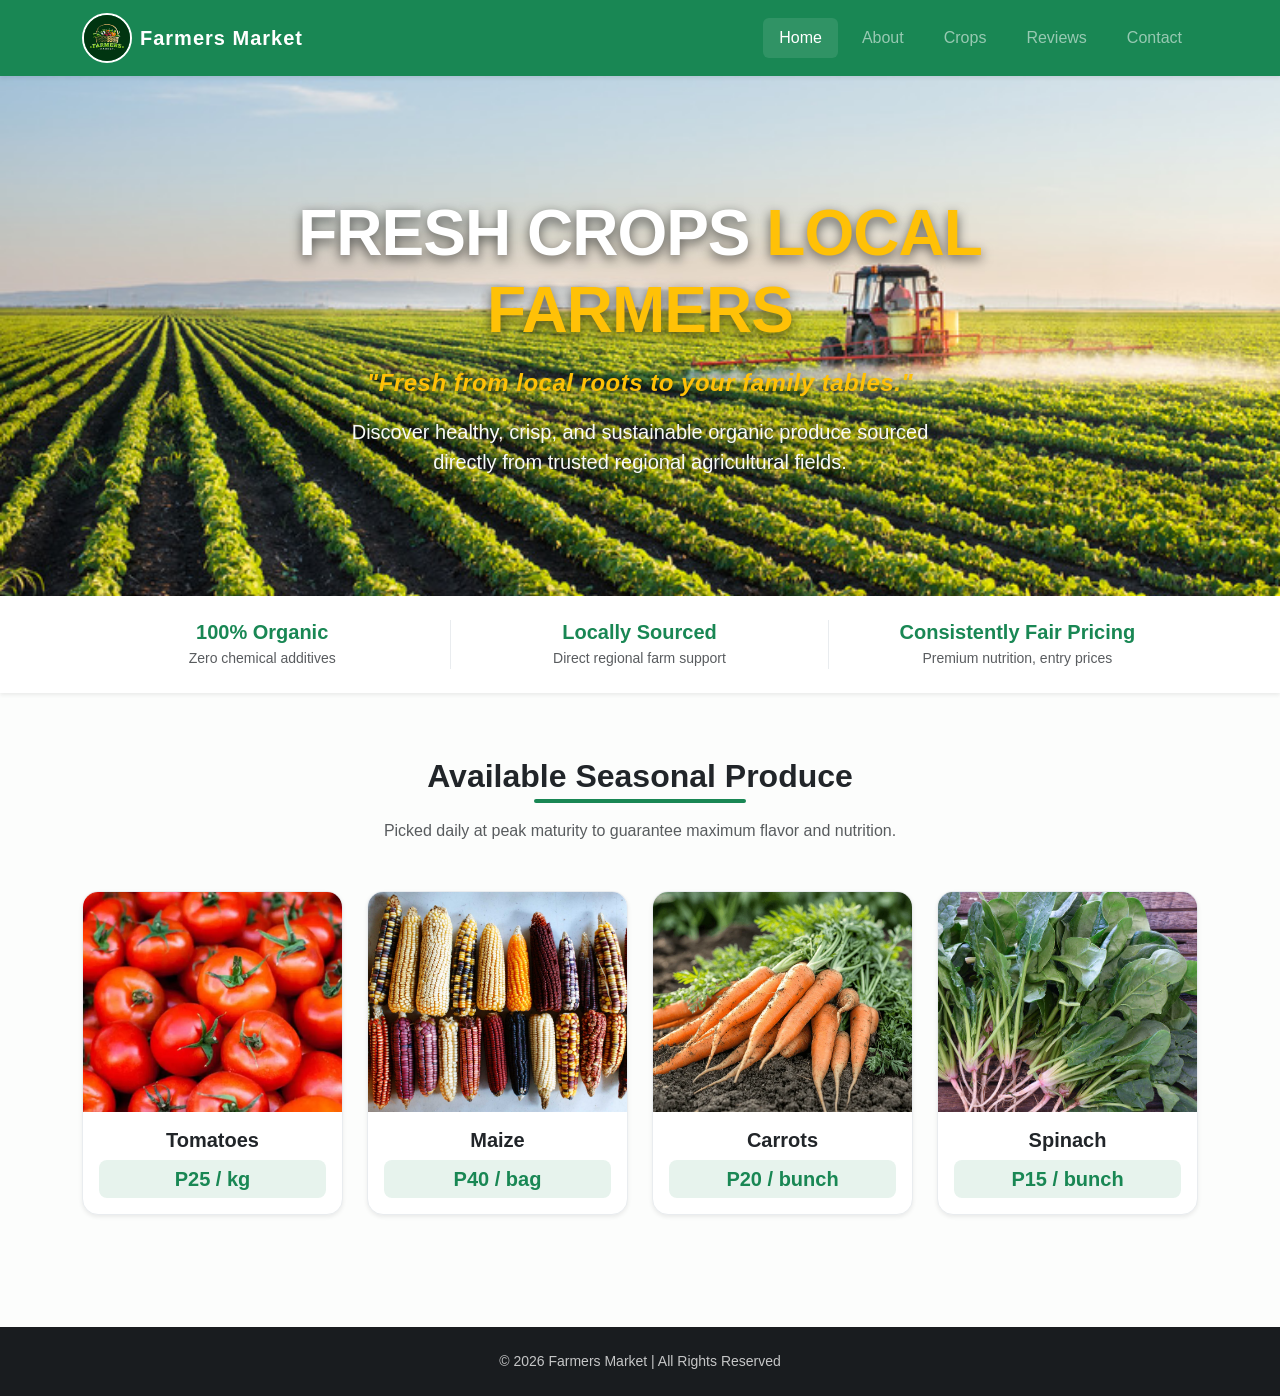
==== commit 5ecbc27e: "Update heading from 'Always Fair Pricing' to 'Consistently Fair Pricing'" ====
--- a/index.html
+++ b/index.html
@@ -65,7 +65,7 @@
                     <p class="text-muted small mb-0">Direct regional farm support</p>
                 </div>
                 <div class="col-md-4">
-                    <h5 class="fw-bold text-success mb-1">Always Fair Pricing</h5>
+                    <h5 class="fw-bold text-success mb-1">Consistently Fair Pricing</h5>
                     <p class="text-muted small mb-0">Premium nutrition, entry prices</p>
                 </div>
             </div>
--- a/style.css
+++ b/style.css
@@ -1,62 +1,115 @@
-body{
+/* ==========================================================================
+   1. GLOBAL AND BASE STYLES
+   ========================================================================== */
+body {
     margin: 0;
     padding: 0;
-    font-family: Arial, sans-serif;
+    font-family: 'Segoe UI', Arial, sans-serif;
+    background-color: #fcfdfc; /* Clean, slightly green-tinted white */
+    display: flex;
+    flex-direction: column;
+    min-height: 100vh;
 }
 
-.hero{
-    background: url('Farm_background.jpg');
+/* Custom Typography & Layout Utilities */
+.fw-black { font-weight: 900; }
+.fw-extrabold { font-weight: 850; }
+.tracking-wide { letter-spacing: 1px; }
+.tracking-tight { letter-spacing: -1px; }
+.letter-spacing-1 { letter-spacing: 0.5px; }
+.max-w-600 { max-width: 600px; }
+.start-25 { left: 25%; }
+.end-25 { right: 25%; }
+
+/* ==========================================================================
+   2. PRESENTATION LAYER THEMES & HERO (Cleaned up Spacing)
+   ========================================================================== */
+.hero {
+    background-image: url('Farm_background.jpg');
     background-size: cover;
     background-position: center;
-    height: 500px;
-
+    background-repeat: no-repeat;
+    height: 520px; /* Perfectly balanced text container framework */
     display: flex;
-    justify-content: center;
     align-items: center;
-
-    text-align: center;
-    color: white;
+    position: relative;
 }
 
-.hero-text h1{
-    font-size: 55px;
-    font-weight: bold;
+/* Typography Text Shadow Layering for clear readability over imagery */
+.hero-text h1 {
+    text-shadow: 0 4px 12px rgba(0, 0, 0, 0.6);
 }
 
-.hero-text p{
-    font-size: 22px;
+.hero-text p {
+    text-shadow: 0 2px 8px rgba(0, 0, 0, 0.5);
 }
 
-.card{
-    transition: 0.4s;
-    margin-bottom: 20px;
+@media (max-width: 768px) {
+    .hero { height: 440px; }
+    .hero-text h1 { font-size: 2.3rem !important; }
+    .hero-text p { font-size: 1.05rem !important; }
+    .border-end { border-end: none !important; border-bottom: 1px solid #dee2e6 !important; padding-bottom: 15px; }
 }
 
-.card:hover{
-    transform: scale(1.05);
+/* Transition Bezier curves */
+.transition-all {
+    transition: all 0.3s cubic-bezier(0.25, 0.8, 0.25, 1);
 }
 
-footer{
-    background-color: #198754;
-    color: white;
-    text-align: center;
-    padding: 20px;
+/* ==========================================================================
+   3. CARDS & IMAGE COMPONENT SYSTEMS
+   ========================================================================== */
+.card {
+    transition: transform 0.4s cubic-bezier(0.165, 0.84, 0.44, 1), box-shadow 0.4s ease;
+    background-color: #ffffff;
 }
 
-.about-section{
-    padding: 60px;
-    text-align: center;
+.card:hover {
+    transform: translateY(-8px);
+    box-shadow: 0 15px 30px rgba(0, 0, 0, 0.1) !important;
 }
 
-.contact-form{
-    width: 60%;
-    margin: auto;
-    margin-top: 50px;
+/* Uniform Crop Grid Parameters */
+.card-img-top {
+    object-fit: cover;
+    height: 220px; 
+    transition: transform 0.5s ease;
 }
 
-.review-box{
-    background-color: #f5f5f5;
-    padding: 20px;
-    margin: 20px;
-    border-radius: 10px;
+/* Zoom animation on cards */
+.card:hover .image-zoom {
+    transform: scale(1.06);
 }
+
+/* ==========================================================================
+   4. RESPONSIVE FORMS & ELEMENT PLACEMENT WRAPPERS
+   ========================================================================== */
+.about-section {
+    max-width: 900px;
+    margin: 0 auto;
+}
+
+.contact-form {
+    width: 100%;
+    max-width: 550px;
+    margin: 0 auto;
+    background-color: #ffffff;
+    border-radius: 12px;
+}
+
+.form-check-input {
+    float: none;
+    margin-right: 0;
+    cursor: pointer;
+}
+
+/* ==========================================================================
+   5. UNIFORM FOOTER ALIGNMENT
+   ========================================================================== */
+footer {
+    background-color: #191c1f; /* Premium dark carbon shade */
+    color: #ffffff;
+    text-align: center;
+    padding: 24px;
+    margin-top: auto;
+}
